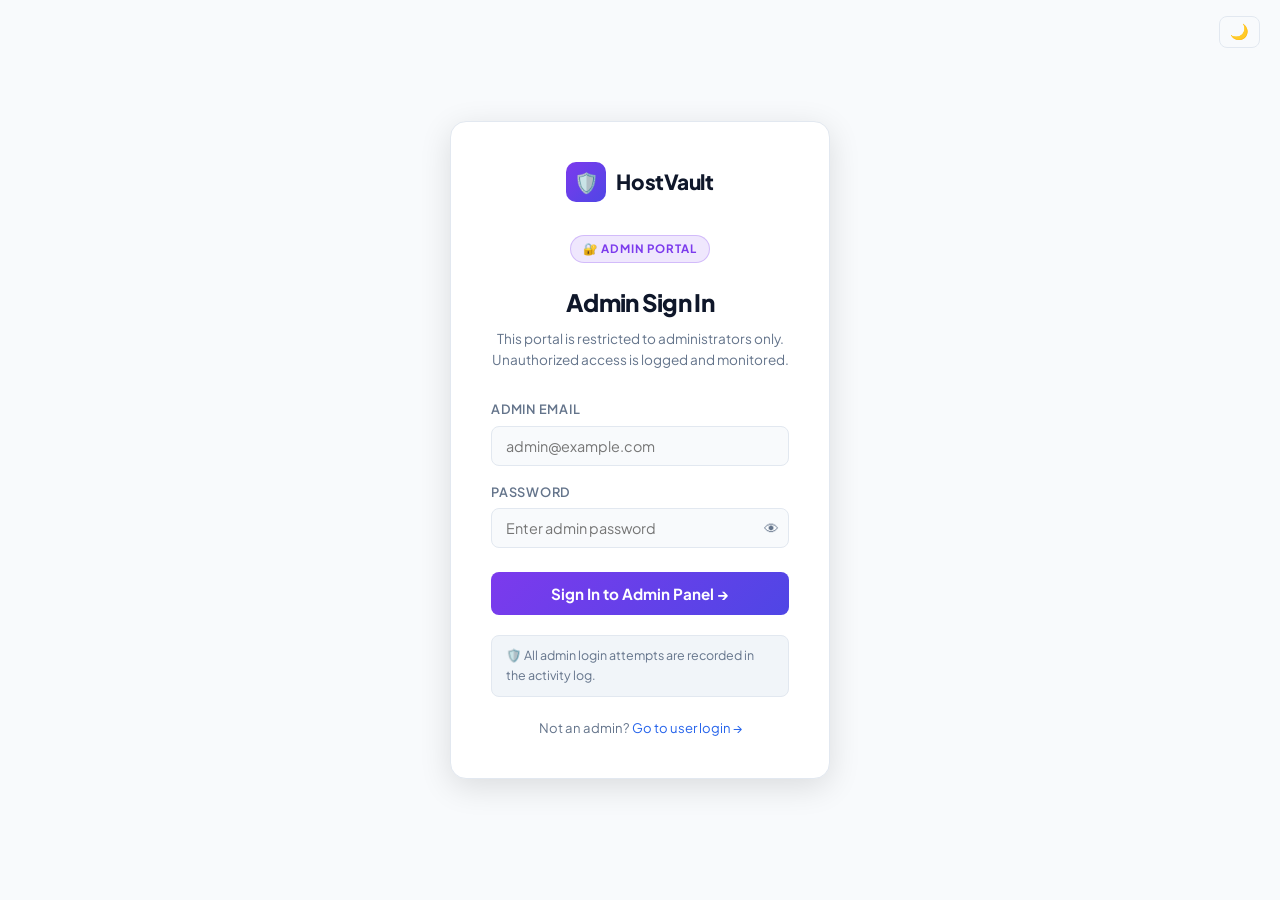
==== frontend/admin-login.html @ 85999c33 "initial commit" ====
<!DOCTYPE html>
<html lang="en">
<head>
<meta charset="UTF-8">
<meta name="viewport" content="width=device-width, initial-scale=1.0">
<title>Admin Login — HostVault</title>
<link rel="preconnect" href="https://fonts.googleapis.com">
<link href="https://fonts.googleapis.com/css2?family=Plus+Jakarta+Sans:wght@300;400;500;600;700;800&family=JetBrains+Mono:wght@400;500&display=swap" rel="stylesheet">
<link rel="stylesheet" href="shared.css">
<style>
* { box-sizing: border-box; margin: 0; padding: 0; }
body { min-height: 100vh; display: flex; align-items: center; justify-content: center; background: var(--bg); font-family: 'Plus Jakarta Sans', sans-serif; }
.admin-login-wrap { width: 100%; max-width: 420px; padding: 20px; }
.admin-card { background: var(--surface); border: 1px solid var(--border); border-radius: 16px; padding: 40px; box-shadow: 0 8px 32px rgba(0,0,0,.12); }
.admin-logo { display: flex; align-items: center; gap: 10px; justify-content: center; margin-bottom: 32px; }
.admin-logo-mark { width: 40px; height: 40px; background: linear-gradient(135deg,#7c3aed,#4f46e5); border-radius: 10px; display: flex; align-items: center; justify-content: center; font-size: 20px; }
.admin-logo-name { font-size: 1.3rem; font-weight: 800; letter-spacing: -.02em; }
.admin-badge { display: inline-flex; align-items: center; gap: 6px; background: rgba(124,58,237,.12); color: #7c3aed; border: 1px solid rgba(124,58,237,.25); border-radius: 20px; padding: 4px 12px; font-size: .72rem; font-weight: 700; text-transform: uppercase; letter-spacing: .08em; margin-bottom: 20px; }
.admin-title { font-size: 1.5rem; font-weight: 800; letter-spacing: -.03em; margin-bottom: 6px; }
.admin-sub { font-size: .85rem; color: var(--muted); margin-bottom: 28px; line-height: 1.6; }
.error-msg { background: #450a0a; border: 1px solid #7f1d1d; border-radius: 8px; padding: 10px 14px; font-size: .85rem; color: #f87171; margin-bottom: 16px; display: none; }
.error-msg.show { display: block; }
.form-group { margin-bottom: 16px; }
.form-group label { display: block; font-size: .8rem; font-weight: 600; color: var(--muted); text-transform: uppercase; letter-spacing: .06em; margin-bottom: 6px; }
.form-group input { width: 100%; padding: 10px 14px; border: 1.5px solid var(--border); border-radius: 8px; background: var(--bg); color: var(--text); font-size: .9rem; font-family: inherit; transition: border .15s; outline: none; }
.form-group input:focus { border-color: #7c3aed; }
.pass-wrapper { position: relative; }
.pass-toggle { position: absolute; right: 10px; top: 50%; transform: translateY(-50%); background: none; border: none; cursor: pointer; color: var(--muted); font-size: 15px; }
.btn-admin { width: 100%; padding: 12px; background: linear-gradient(135deg,#7c3aed,#4f46e5); color: #fff; border: none; border-radius: 8px; font-size: .95rem; font-weight: 700; cursor: pointer; font-family: inherit; transition: opacity .15s; margin-top: 8px; }
.btn-admin:hover { opacity: .9; }
.btn-admin:disabled { opacity: .6; cursor: not-allowed; }
.back-link { text-align: center; margin-top: 20px; font-size: .82rem; color: var(--muted); }
.back-link a { color: var(--blue); text-decoration: none; }
.security-note { display: flex; align-items: center; gap: 8px; background: var(--bg2); border: 1px solid var(--border); border-radius: 8px; padding: 10px 14px; font-size: .78rem; color: var(--muted); margin-top: 20px; }
.theme-btn { position: fixed; top: 16px; right: 20px; background: none; border: 1px solid var(--border); border-radius: 8px; padding: 6px 10px; cursor: pointer; font-size: 15px; }
</style>
</head>
<body>
<button class="theme-btn" onclick="toggleTheme()">🌙</button>

<div class="admin-login-wrap">
  <div class="admin-card">
    <div class="admin-logo">
      <div class="admin-logo-mark">🛡️</div>
      <div class="admin-logo-name">HostVault</div>
    </div>

    <div style="text-align:center">
      <div class="admin-badge">🔐 Admin Portal</div>
      <div class="admin-title">Admin Sign In</div>
      <div class="admin-sub">This portal is restricted to administrators only. Unauthorized access is logged and monitored.</div>
    </div>

    <div class="error-msg" id="errorMsg"></div>

    <!-- Honeypot -->
    <div style="display:none;position:absolute;left:-9999px" aria-hidden="true">
      <input type="text" name="username" tabindex="-1">
      <input type="password" name="password" tabindex="-1">
    </div>

    <div class="form-group">
      <label>Admin Email</label>
      <input type="email" id="email" placeholder="admin@example.com"
        readonly onfocus="this.removeAttribute('readonly')" autocomplete="off">
    </div>
    <div class="form-group">
      <label>Password</label>
      <div class="pass-wrapper">
        <input type="password" id="password" placeholder="Enter admin password"
          readonly onfocus="this.removeAttribute('readonly')" autocomplete="new-password">
        <button class="pass-toggle" onclick="togglePass()" type="button">👁</button>
      </div>
    </div>

    <button class="btn-admin" id="loginBtn" onclick="handleLogin()">
      Sign In to Admin Panel →
    </button>

    <div class="security-note">
      🛡️ All admin login attempts are recorded in the activity log.
    </div>

    <div class="back-link">
      Not an admin? <a href="login.html">Go to user login →</a>
    </div>
  </div>
</div>

<script>
// Theme
function toggleTheme(){const h=document.documentElement,d=h.getAttribute('data-theme')==='dark';h.setAttribute('data-theme',d?'light':'dark');document.querySelector('.theme-btn').textContent=d?'🌙':'☀️';localStorage.setItem('theme',d?'light':'dark');}
const saved=localStorage.getItem('theme')||'light';document.documentElement.setAttribute('data-theme',saved);document.querySelector('.theme-btn').textContent=saved==='dark'?'☀️':'🌙';

function togglePass(){const i=document.getElementById('password');i.type=i.type==='password'?'text':'password';}

function showError(msg){const e=document.getElementById('errorMsg');e.textContent=msg;e.classList.add('show');}

// Check already logged in as admin
(async()=>{
  const res=await fetch('/api/auth/me',{credentials:'include'});
  const data=await res.json();
  if(data.authenticated && data.user.role==='admin'){
    window.location.href='/admin.html';
  }
})();

async function handleLogin(){
  const email=document.getElementById('email').value.trim();
  const pass=document.getElementById('password').value;
  const btn=document.getElementById('loginBtn');

  document.getElementById('errorMsg').classList.remove('show');

  if(!email||!pass){showError('⚠️ Please enter your email and password.');return;}

  btn.textContent='Signing in…';
  btn.disabled=true;

  try{
    const res=await fetch('/api/auth/login',{
      method:'POST',
      headers:{'Content-Type':'application/json'},
      credentials:'include',
      body:JSON.stringify({email,password:pass}),
    });
    const data=await res.json();

    if(!res.ok){
      showError('⚠️ '+(data.error||'Login failed'));
      btn.textContent='Sign In to Admin Panel →';
      btn.disabled=false;
      return;
    }

    // Check if user is actually admin
    if(data.user.role!=='admin'){
      // Log out immediately — not an admin
      await fetch('/api/auth/logout',{method:'POST',credentials:'include'});
      showError('⚠️ Access denied. This portal is for administrators only.');
      btn.textContent='Sign In to Admin Panel →';
      btn.disabled=false;
      return;
    }

    // Admin confirmed — go to admin panel
    window.location.href='/admin.html';

  }catch(err){
    showError('⚠️ Could not connect to server. Is the backend running?');
    btn.textContent='Sign In to Admin Panel →';
    btn.disabled=false;
  }
}

window.addEventListener('load',()=>{
  document.getElementById('email').value='';
  document.getElementById('password').value='';
});
document.addEventListener('keydown',e=>{if(e.key==='Enter')handleLogin();});
</script>
</body>
</html>
---- frontend/shared.css ----
/* shared.css — base styles for all pages */
:root {
  --bg: #f8fafc;
  --bg2: #f1f5f9;
  --surface: #ffffff;
  --border: #e2e8f0;
  --border2: #cbd5e1;
  --text: #0f172a;
  --muted: #64748b;
  --muted2: #94a3b8;
  --blue: #2563eb;
  --blue-light: #eff6ff;
  --blue-mid: #bfdbfe;
  --green: #16a34a;
  --green-light: #f0fdf4;
  --red: #dc2626;
  --red-light: #fef2f2;
  --orange: #ea580c;
  --yellow: #d97706;
  --shadow: 0 1px 3px rgba(0,0,0,0.08);
  --shadow-md: 0 4px 6px rgba(0,0,0,0.07);
  --shadow-lg: 0 10px 15px rgba(0,0,0,0.08);
  --shadow-xl: 0 20px 25px rgba(0,0,0,0.1);
  --sidebar-w: 240px;
}
[data-theme="dark"] {
  --bg: #0b1120;
  --bg2: #111827;
  --surface: #1e293b;
  --border: #334155;
  --border2: #475569;
  --text: #f1f5f9;
  --muted: #94a3b8;
  --muted2: #64748b;
  --blue-light: #1e3a5f;
  --blue-mid: #1e40af;
  --green-light: #14532d;
  --red-light: #450a0a;
  --shadow: 0 1px 3px rgba(0,0,0,0.3);
  --shadow-md: 0 4px 6px rgba(0,0,0,0.25);
  --shadow-lg: 0 10px 15px rgba(0,0,0,0.3);
  --shadow-xl: 0 20px 25px rgba(0,0,0,0.4);
}
*, *::before, *::after { box-sizing: border-box; margin: 0; padding: 0; }
html { scroll-behavior: smooth; }
body {
  font-family: 'Plus Jakarta Sans', sans-serif;
  background: var(--bg);
  color: var(--text);
  line-height: 1.6;
  transition: background 0.3s, color 0.3s;
}

/* REUSABLE BUTTONS */
.btn {
  display: inline-flex; align-items: center; gap: 7px;
  padding: 9px 20px; border-radius: 8px;
  font-size: 0.875rem; font-weight: 600;
  font-family: 'Plus Jakarta Sans', sans-serif;
  cursor: pointer; border: none; text-decoration: none;
  transition: all 0.15s; white-space: nowrap;
}
.btn-primary { background: var(--blue); color: #fff; }
.btn-primary:hover { background: #1d4ed8; box-shadow: 0 4px 12px rgba(37,99,235,0.3); }
.btn-ghost { background: transparent; color: var(--muted); border: 1px solid var(--border); }
.btn-ghost:hover { color: var(--text); border-color: var(--border2); background: var(--bg2); }
.btn-danger { background: var(--red); color: #fff; }
.btn-danger:hover { background: #b91c1c; }
.btn-success { background: var(--green); color: #fff; }
.btn-success:hover { background: #15803d; }
.btn-sm { padding: 6px 14px; font-size: 0.8rem; }
.btn-xs { padding: 4px 10px; font-size: 0.75rem; border-radius: 6px; }
.btn-icon { padding: 7px; border-radius: 7px; }

/* CARDS */
.card {
  background: var(--surface);
  border: 1px solid var(--border);
  border-radius: 12px;
  box-shadow: var(--shadow);
}
.card-header {
  padding: 16px 20px;
  border-bottom: 1px solid var(--border);
  display: flex; align-items: center; justify-content: space-between;
}
.card-title { font-size: 0.9rem; font-weight: 700; color: var(--text); }
.card-body { padding: 20px; }

/* BADGES */
.badge {
  display: inline-flex; align-items: center; gap: 4px;
  padding: 2px 8px; border-radius: 100px;
  font-size: 0.7rem; font-weight: 600;
}
.badge-blue { background: var(--blue-light); color: var(--blue); }
.badge-green { background: var(--green-light); color: var(--green); }
.badge-red { background: var(--red-light); color: var(--red); }
.badge-gray { background: var(--bg2); color: var(--muted); border: 1px solid var(--border); }

/* TABLE */
.table-wrap { overflow-x: auto; }
table { width: 100%; border-collapse: collapse; }
thead tr { border-bottom: 1px solid var(--border); }
th {
  padding: 10px 14px; text-align: left;
  font-size: 0.75rem; font-weight: 600; color: var(--muted);
  text-transform: uppercase; letter-spacing: 0.05em;
  background: var(--bg2);
}
th:first-child { border-radius: 8px 0 0 0; }
th:last-child { border-radius: 0 8px 0 0; }
td {
  padding: 11px 14px;
  font-size: 0.875rem; color: var(--text);
  border-bottom: 1px solid var(--border);
}
tbody tr { transition: background 0.1s; }
tbody tr:hover { background: var(--bg2); }
tbody tr:last-child td { border-bottom: none; }

/* FORM */
.form-group { margin-bottom: 18px; }
label { display: block; font-size: 0.85rem; font-weight: 600; color: var(--text); margin-bottom: 6px; }
input[type=text], input[type=email], input[type=password], input[type=search], select, textarea {
  width: 100%;
  padding: 10px 13px;
  border: 1px solid var(--border2);
  border-radius: 8px;
  background: var(--surface);
  color: var(--text);
  font-size: 0.9rem;
  font-family: 'Plus Jakarta Sans', sans-serif;
  transition: border-color 0.15s, box-shadow 0.15s;
  outline: none;
}
input:focus, select:focus, textarea:focus {
  border-color: var(--blue);
  box-shadow: 0 0 0 3px rgba(37,99,235,0.1);
}
.form-error { font-size: 0.78rem; color: var(--red); margin-top: 5px; }
.form-hint { font-size: 0.78rem; color: var(--muted); margin-top: 5px; }

/* SIDEBAR LAYOUT */
.app-layout { display: flex; min-height: 100vh; }
.sidebar {
  width: var(--sidebar-w); flex-shrink: 0;
  background: var(--surface);
  border-right: 1px solid var(--border);
  display: flex; flex-direction: column;
  position: fixed; top: 0; left: 0; bottom: 0;
  z-index: 40; overflow-y: auto;
}
.sidebar-header {
  padding: 16px 20px;
  border-bottom: 1px solid var(--border);
  display: flex; align-items: center; gap: 8px;
}
.sidebar-logo {
  display: flex; align-items: center; gap: 8px;
  font-weight: 700; font-size: 1rem; color: var(--blue); text-decoration: none;
}
.sidebar-logo-mark {
  width: 26px; height: 26px; background: var(--blue);
  border-radius: 6px; display: flex; align-items: center; justify-content: center;
  color: #fff; font-size: 12px;
}
.sidebar-nav { padding: 12px 10px; flex: 1; }
.sidebar-section-label {
  font-size: 0.68rem; font-weight: 700; text-transform: uppercase;
  letter-spacing: 0.1em; color: var(--muted2);
  padding: 12px 10px 6px;
}
.sidebar-item {
  display: flex; align-items: center; gap: 10px;
  padding: 8px 10px; border-radius: 8px;
  font-size: 0.875rem; color: var(--muted); font-weight: 500;
  cursor: pointer; text-decoration: none; transition: all 0.12s;
  margin-bottom: 2px;
}
.sidebar-item:hover { background: var(--bg2); color: var(--text); }
.sidebar-item.active { background: var(--blue-light); color: var(--blue); font-weight: 600; }
.sidebar-item .s-icon { font-size: 16px; width: 20px; text-align: center; flex-shrink: 0; }
.sidebar-footer {
  padding: 12px 10px;
  border-top: 1px solid var(--border);
}
.sidebar-user {
  display: flex; align-items: center; gap: 10px;
  padding: 8px 10px; border-radius: 8px;
  transition: background 0.12s; cursor: pointer; text-decoration: none;
}
.sidebar-user:hover { background: var(--bg2); }
.user-avatar {
  width: 32px; height: 32px; border-radius: 50%;
  background: var(--blue); color: #fff;
  font-size: 0.8rem; font-weight: 700;
  display: flex; align-items: center; justify-content: center; flex-shrink: 0;
}
.user-name { font-size: 0.85rem; font-weight: 600; color: var(--text); }
.user-role { font-size: 0.72rem; color: var(--muted); }

.main-content {
  margin-left: var(--sidebar-w);
  flex: 1; min-width: 0;
  display: flex; flex-direction: column;
}
.topbar {
  height: 56px; background: var(--surface);
  border-bottom: 1px solid var(--border);
  padding: 0 28px;
  display: flex; align-items: center; justify-content: space-between;
  position: sticky; top: 0; z-index: 30;
  box-shadow: var(--shadow);
}
.topbar-title { font-size: 1rem; font-weight: 700; color: var(--text); }
.topbar-right { display: flex; align-items: center; gap: 10px; }
.page-body { padding: 28px; flex: 1; }

/* STAT CARD */
.stat-grid { display: grid; grid-template-columns: repeat(4,1fr); gap: 16px; margin-bottom: 24px; }
.stat-card {
  background: var(--surface); border: 1px solid var(--border);
  border-radius: 12px; padding: 18px 20px;
  box-shadow: var(--shadow);
}
.stat-label { font-size: 0.78rem; color: var(--muted); font-weight: 500; text-transform: uppercase; letter-spacing: 0.04em; margin-bottom: 8px; }
.stat-value { font-size: 1.7rem; font-weight: 800; color: var(--text); letter-spacing: -0.03em; line-height: 1; }
.stat-sub { font-size: 0.78rem; color: var(--muted); margin-top: 4px; }
.stat-sub.up { color: var(--green); }
.stat-sub.down { color: var(--red); }

/* PROGRESS */
.progress-bar { height: 6px; background: var(--border); border-radius: 3px; overflow: hidden; }
.progress-fill { height: 100%; border-radius: 3px; background: var(--blue); transition: width 0.4s; }
.progress-fill.warn { background: var(--yellow); }
.progress-fill.danger { background: var(--red); }

/* SEARCH BAR */
.search-bar {
  position: relative; display: flex; align-items: center;
}
.search-bar input {
  padding-left: 36px; width: 260px;
  background: var(--bg2);
}
.search-bar .search-icon {
  position: absolute; left: 10px; color: var(--muted2); font-size: 14px; pointer-events: none;
}

/* EMPTY STATE */
.empty-state {
  text-align: center; padding: 60px 20px;
}
.empty-state .empty-icon { font-size: 48px; margin-bottom: 14px; }
.empty-state h3 { font-size: 1rem; font-weight: 700; color: var(--text); margin-bottom: 6px; }
.empty-state p { font-size: 0.875rem; color: var(--muted); }

/* ALERT */
.alert {
  padding: 12px 16px; border-radius: 8px;
  font-size: 0.875rem; margin-bottom: 16px;
  display: flex; align-items: flex-start; gap: 8px;
}
.alert-info { background: var(--blue-light); color: var(--blue); border: 1px solid var(--blue-mid); }
.alert-success { background: var(--green-light); color: var(--green); }
.alert-danger { background: var(--red-light); color: var(--red); }

/* UPLOAD DROP ZONE */
.drop-zone {
  border: 2px dashed var(--border2);
  border-radius: 12px;
  padding: 48px 24px;
  text-align: center;
  transition: all 0.2s; cursor: pointer;
}
.drop-zone:hover, .drop-zone.dragging {
  border-color: var(--blue);
  background: var(--blue-light);
}
.drop-zone .dz-icon { font-size: 40px; margin-bottom: 12px; }
.drop-zone h3 { font-size: 0.95rem; font-weight: 700; color: var(--text); margin-bottom: 6px; }
.drop-zone p { font-size: 0.83rem; color: var(--muted); }

/* MODAL */
.modal-overlay {
  position: fixed; inset: 0; background: rgba(0,0,0,0.5);
  display: flex; align-items: center; justify-content: center;
  z-index: 100; opacity: 0; pointer-events: none; transition: opacity 0.2s;
}
.modal-overlay.open { opacity: 1; pointer-events: auto; }
.modal {
  background: var(--surface); border: 1px solid var(--border);
  border-radius: 14px; padding: 28px;
  width: 100%; max-width: 460px;
  box-shadow: var(--shadow-xl);
  transform: translateY(10px); transition: transform 0.2s;
}
.modal-overlay.open .modal { transform: translateY(0); }
.modal-header {
  display: flex; justify-content: space-between; align-items: center;
  margin-bottom: 20px;
}
.modal-title { font-size: 1rem; font-weight: 700; color: var(--text); }
.modal-close { background: none; border: none; cursor: pointer; color: var(--muted); font-size: 18px; }

/* THEME TOGGLE */
.theme-toggle {
  width: 34px; height: 34px; border-radius: 7px;
  border: 1px solid var(--border); background: var(--bg2);
  cursor: pointer; display: flex; align-items: center; justify-content: center;
  font-size: 16px; transition: all 0.15s;
}
.theme-toggle:hover { border-color: var(--border2); }

@media (max-width: 900px) {
  .sidebar { display: none; }
  .main-content { margin-left: 0; }
  .stat-grid { grid-template-columns: repeat(2,1fr); }
}
@media (max-width: 500px) {
  .stat-grid { grid-template-columns: 1fr 1fr; }
  .page-body { padding: 16px; }
}
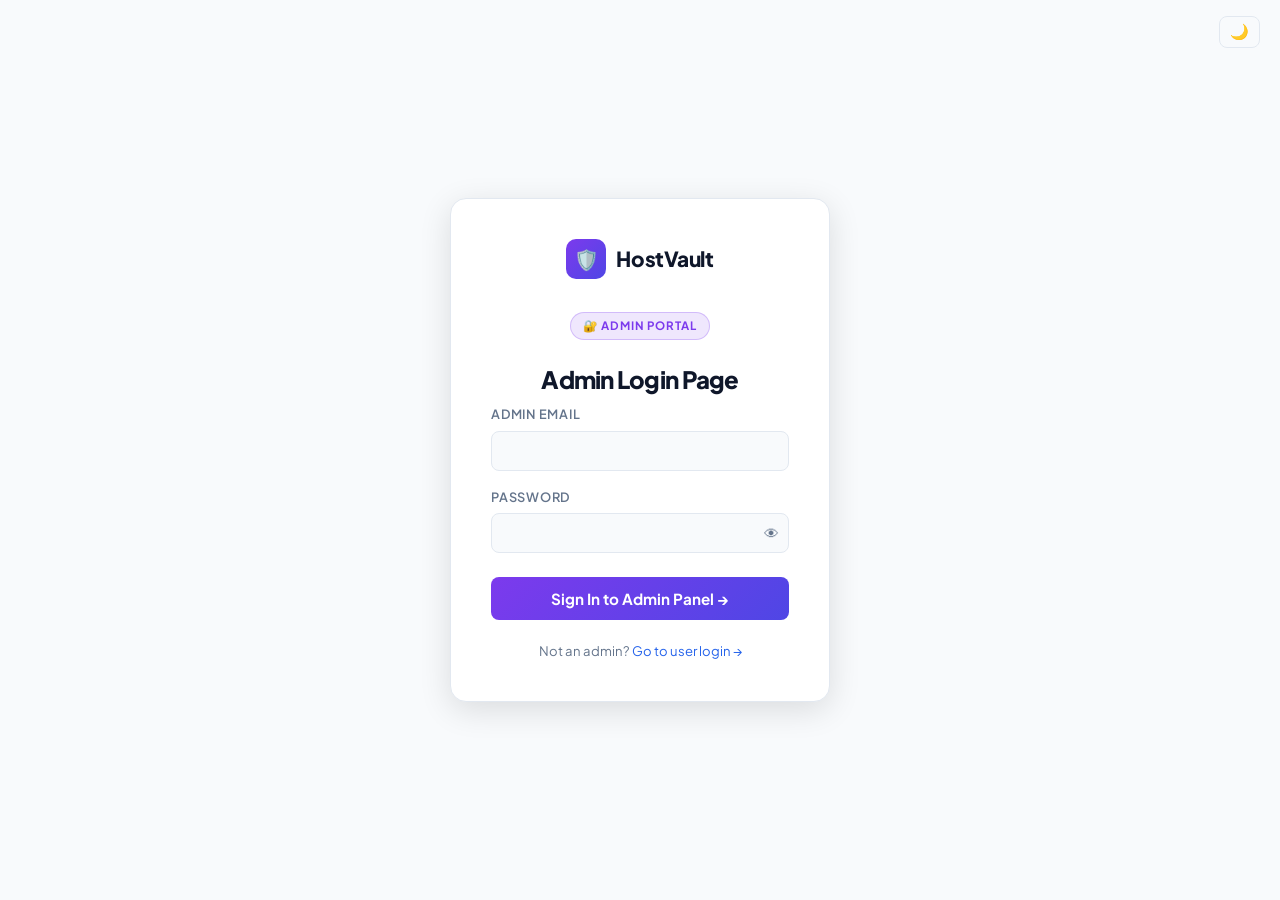
==== commit 4944e5f4: "feat: synchronize local upgrades for admin portal and security" ====
--- a/frontend/admin-login.html
+++ b/frontend/admin-login.html
@@ -1,163 +1,160 @@
-<!DOCTYPE html>
-<html lang="en">
-<head>
-<meta charset="UTF-8">
-<meta name="viewport" content="width=device-width, initial-scale=1.0">
-<title>Admin Login — HostVault</title>
-<link rel="preconnect" href="https://fonts.googleapis.com">
-<link href="https://fonts.googleapis.com/css2?family=Plus+Jakarta+Sans:wght@300;400;500;600;700;800&family=JetBrains+Mono:wght@400;500&display=swap" rel="stylesheet">
-<link rel="stylesheet" href="shared.css">
-<style>
-* { box-sizing: border-box; margin: 0; padding: 0; }
-body { min-height: 100vh; display: flex; align-items: center; justify-content: center; background: var(--bg); font-family: 'Plus Jakarta Sans', sans-serif; }
-.admin-login-wrap { width: 100%; max-width: 420px; padding: 20px; }
-.admin-card { background: var(--surface); border: 1px solid var(--border); border-radius: 16px; padding: 40px; box-shadow: 0 8px 32px rgba(0,0,0,.12); }
-.admin-logo { display: flex; align-items: center; gap: 10px; justify-content: center; margin-bottom: 32px; }
-.admin-logo-mark { width: 40px; height: 40px; background: linear-gradient(135deg,#7c3aed,#4f46e5); border-radius: 10px; display: flex; align-items: center; justify-content: center; font-size: 20px; }
-.admin-logo-name { font-size: 1.3rem; font-weight: 800; letter-spacing: -.02em; }
-.admin-badge { display: inline-flex; align-items: center; gap: 6px; background: rgba(124,58,237,.12); color: #7c3aed; border: 1px solid rgba(124,58,237,.25); border-radius: 20px; padding: 4px 12px; font-size: .72rem; font-weight: 700; text-transform: uppercase; letter-spacing: .08em; margin-bottom: 20px; }
-.admin-title { font-size: 1.5rem; font-weight: 800; letter-spacing: -.03em; margin-bottom: 6px; }
-.admin-sub { font-size: .85rem; color: var(--muted); margin-bottom: 28px; line-height: 1.6; }
-.error-msg { background: #450a0a; border: 1px solid #7f1d1d; border-radius: 8px; padding: 10px 14px; font-size: .85rem; color: #f87171; margin-bottom: 16px; display: none; }
-.error-msg.show { display: block; }
-.form-group { margin-bottom: 16px; }
-.form-group label { display: block; font-size: .8rem; font-weight: 600; color: var(--muted); text-transform: uppercase; letter-spacing: .06em; margin-bottom: 6px; }
-.form-group input { width: 100%; padding: 10px 14px; border: 1.5px solid var(--border); border-radius: 8px; background: var(--bg); color: var(--text); font-size: .9rem; font-family: inherit; transition: border .15s; outline: none; }
-.form-group input:focus { border-color: #7c3aed; }
-.pass-wrapper { position: relative; }
-.pass-toggle { position: absolute; right: 10px; top: 50%; transform: translateY(-50%); background: none; border: none; cursor: pointer; color: var(--muted); font-size: 15px; }
-.btn-admin { width: 100%; padding: 12px; background: linear-gradient(135deg,#7c3aed,#4f46e5); color: #fff; border: none; border-radius: 8px; font-size: .95rem; font-weight: 700; cursor: pointer; font-family: inherit; transition: opacity .15s; margin-top: 8px; }
-.btn-admin:hover { opacity: .9; }
-.btn-admin:disabled { opacity: .6; cursor: not-allowed; }
-.back-link { text-align: center; margin-top: 20px; font-size: .82rem; color: var(--muted); }
-.back-link a { color: var(--blue); text-decoration: none; }
-.security-note { display: flex; align-items: center; gap: 8px; background: var(--bg2); border: 1px solid var(--border); border-radius: 8px; padding: 10px 14px; font-size: .78rem; color: var(--muted); margin-top: 20px; }
-.theme-btn { position: fixed; top: 16px; right: 20px; background: none; border: 1px solid var(--border); border-radius: 8px; padding: 6px 10px; cursor: pointer; font-size: 15px; }
-</style>
-</head>
-<body>
-<button class="theme-btn" onclick="toggleTheme()">🌙</button>
-
-<div class="admin-login-wrap">
-  <div class="admin-card">
-    <div class="admin-logo">
-      <div class="admin-logo-mark">🛡️</div>
-      <div class="admin-logo-name">HostVault</div>
-    </div>
-
-    <div style="text-align:center">
-      <div class="admin-badge">🔐 Admin Portal</div>
-      <div class="admin-title">Admin Sign In</div>
-      <div class="admin-sub">This portal is restricted to administrators only. Unauthorized access is logged and monitored.</div>
-    </div>
-
-    <div class="error-msg" id="errorMsg"></div>
-
-    <!-- Honeypot -->
-    <div style="display:none;position:absolute;left:-9999px" aria-hidden="true">
-      <input type="text" name="username" tabindex="-1">
-      <input type="password" name="password" tabindex="-1">
-    </div>
-
-    <div class="form-group">
-      <label>Admin Email</label>
-      <input type="email" id="email" placeholder="admin@example.com"
-        readonly onfocus="this.removeAttribute('readonly')" autocomplete="off">
-    </div>
-    <div class="form-group">
-      <label>Password</label>
-      <div class="pass-wrapper">
-        <input type="password" id="password" placeholder="Enter admin password"
-          readonly onfocus="this.removeAttribute('readonly')" autocomplete="new-password">
-        <button class="pass-toggle" onclick="togglePass()" type="button">👁</button>
-      </div>
-    </div>
-
-    <button class="btn-admin" id="loginBtn" onclick="handleLogin()">
-      Sign In to Admin Panel →
-    </button>
-
-    <div class="security-note">
-      🛡️ All admin login attempts are recorded in the activity log.
-    </div>
-
-    <div class="back-link">
-      Not an admin? <a href="login.html">Go to user login →</a>
-    </div>
-  </div>
-</div>
-
-<script>
-// Theme
-function toggleTheme(){const h=document.documentElement,d=h.getAttribute('data-theme')==='dark';h.setAttribute('data-theme',d?'light':'dark');document.querySelector('.theme-btn').textContent=d?'🌙':'☀️';localStorage.setItem('theme',d?'light':'dark');}
-const saved=localStorage.getItem('theme')||'light';document.documentElement.setAttribute('data-theme',saved);document.querySelector('.theme-btn').textContent=saved==='dark'?'☀️':'🌙';
-
-function togglePass(){const i=document.getElementById('password');i.type=i.type==='password'?'text':'password';}
-
-function showError(msg){const e=document.getElementById('errorMsg');e.textContent=msg;e.classList.add('show');}
-
-// Check already logged in as admin
-(async()=>{
-  const res=await fetch('/api/auth/me',{credentials:'include'});
-  const data=await res.json();
-  if(data.authenticated && data.user.role==='admin'){
-    window.location.href='/admin.html';
-  }
-})();
-
-async function handleLogin(){
-  const email=document.getElementById('email').value.trim();
-  const pass=document.getElementById('password').value;
-  const btn=document.getElementById('loginBtn');
-
-  document.getElementById('errorMsg').classList.remove('show');
-
-  if(!email||!pass){showError('⚠️ Please enter your email and password.');return;}
-
-  btn.textContent='Signing in…';
-  btn.disabled=true;
-
-  try{
-    const res=await fetch('/api/auth/login',{
-      method:'POST',
-      headers:{'Content-Type':'application/json'},
-      credentials:'include',
-      body:JSON.stringify({email,password:pass}),
-    });
-    const data=await res.json();
-
-    if(!res.ok){
-      showError('⚠️ '+(data.error||'Login failed'));
-      btn.textContent='Sign In to Admin Panel →';
-      btn.disabled=false;
-      return;
-    }
-
-    // Check if user is actually admin
-    if(data.user.role!=='admin'){
-      // Log out immediately — not an admin
-      await fetch('/api/auth/logout',{method:'POST',credentials:'include'});
-      showError('⚠️ Access denied. This portal is for administrators only.');
-      btn.textContent='Sign In to Admin Panel →';
-      btn.disabled=false;
-      return;
-    }
-
-    // Admin confirmed — go to admin panel
-    window.location.href='/admin.html';
-
-  }catch(err){
-    showError('⚠️ Could not connect to server. Is the backend running?');
-    btn.textContent='Sign In to Admin Panel →';
-    btn.disabled=false;
-  }
-}
-
-window.addEventListener('load',()=>{
-  document.getElementById('email').value='';
-  document.getElementById('password').value='';
-});
-document.addEventListener('keydown',e=>{if(e.key==='Enter')handleLogin();});
-</script>
-</body>
-</html>
+<!DOCTYPE html>
+<html lang="en">
+<head>
+<meta charset="UTF-8">
+<meta name="viewport" content="width=device-width, initial-scale=1.0">
+<title>Admin Login — HostVault</title>
+<link rel="preconnect" href="https://fonts.googleapis.com">
+<link href="https://fonts.googleapis.com/css2?family=Plus+Jakarta+Sans:wght@300;400;500;600;700;800&family=JetBrains+Mono:wght@400;500&display=swap" rel="stylesheet">
+<link rel="stylesheet" href="shared.css">
+<style>
+* { box-sizing: border-box; margin: 0; padding: 0; }
+body { min-height: 100vh; display: flex; align-items: center; justify-content: center; background: var(--bg); font-family: 'Plus Jakarta Sans', sans-serif; }
+.admin-login-wrap { width: 100%; max-width: 420px; padding: 20px; }
+.admin-card { background: var(--surface); border: 1px solid var(--border); border-radius: 16px; padding: 40px; box-shadow: 0 8px 32px rgba(0,0,0,.12); }
+.admin-logo { display: flex; align-items: center; gap: 10px; justify-content: center; margin-bottom: 32px; }
+.admin-logo-mark { width: 40px; height: 40px; background: linear-gradient(135deg,#7c3aed,#4f46e5); border-radius: 10px; display: flex; align-items: center; justify-content: center; font-size: 20px; }
+.admin-logo-name { font-size: 1.3rem; font-weight: 800; letter-spacing: -.02em; }
+.admin-badge { display: inline-flex; align-items: center; gap: 6px; background: rgba(124,58,237,.12); color: #7c3aed; border: 1px solid rgba(124,58,237,.25); border-radius: 20px; padding: 4px 12px; font-size: .72rem; font-weight: 700; text-transform: uppercase; letter-spacing: .08em; margin-bottom: 20px; }
+.admin-title { font-size: 1.5rem; font-weight: 800; letter-spacing: -.03em; margin-bottom: 6px; }
+.admin-sub { font-size: .85rem; color: var(--muted); margin-bottom: 28px; line-height: 1.6; }
+.error-msg { background: #450a0a; border: 1px solid #7f1d1d; border-radius: 8px; padding: 10px 14px; font-size: .85rem; color: #f87171; margin-bottom: 16px; display: none; }
+.error-msg.show { display: block; }
+.form-group { margin-bottom: 16px; }
+.form-group label { display: block; font-size: .8rem; font-weight: 600; color: var(--muted); text-transform: uppercase; letter-spacing: .06em; margin-bottom: 6px; }
+.form-group input { width: 100%; padding: 10px 14px; border: 1.5px solid var(--border); border-radius: 8px; background: var(--bg); color: var(--text); font-size: .9rem; font-family: inherit; transition: border .15s; outline: none; }
+.form-group input:focus { border-color: #7c3aed; }
+.pass-wrapper { position: relative; }
+.pass-toggle { position: absolute; right: 10px; top: 50%; transform: translateY(-50%); background: none; border: none; cursor: pointer; color: var(--muted); font-size: 15px; }
+.btn-admin { width: 100%; padding: 12px; background: linear-gradient(135deg,#7c3aed,#4f46e5); color: #fff; border: none; border-radius: 8px; font-size: .95rem; font-weight: 700; cursor: pointer; font-family: inherit; transition: opacity .15s; margin-top: 8px; }
+.btn-admin:hover { opacity: .9; }
+.btn-admin:disabled { opacity: .6; cursor: not-allowed; }
+.back-link { text-align: center; margin-top: 20px; font-size: .82rem; color: var(--muted); }
+.back-link a { color: var(--blue); text-decoration: none; }
+.security-note { display: flex; align-items: center; gap: 8px; background: var(--bg2); border: 1px solid var(--border); border-radius: 8px; padding: 10px 14px; font-size: .78rem; color: var(--muted); margin-top: 20px; }
+.theme-btn { position: fixed; top: 16px; right: 20px; background: none; border: 1px solid var(--border); border-radius: 8px; padding: 6px 10px; cursor: pointer; font-size: 15px; }
+</style>
+</head>
+<body>
+<button class="theme-btn" onclick="toggleTheme()">🌙</button>
+
+<div class="admin-login-wrap">
+  <div class="admin-card">
+    <div class="admin-logo">
+      <div class="admin-logo-mark">🛡️</div>
+      <div class="admin-logo-name">HostVault</div>
+    </div>
+
+    <div style="text-align:center">
+      <div class="admin-badge">🔐 Admin Portal</div>
+      <div class="admin-title">Admin Login Page</div>
+    </div>
+
+    <div class="error-msg" id="errorMsg"></div>
+
+    <!-- Honeypot -->
+    <div style="display:none;position:absolute;left:-9999px" aria-hidden="true">
+      <input type="text" name="username" tabindex="-1">
+      <input type="password" name="password" tabindex="-1">
+    </div>
+
+    <div class="form-group">
+      <label>Admin Email</label>
+      <input type="email" id="email" 
+        readonly onfocus="this.removeAttribute('readonly')" autocomplete="off">
+    </div>
+    <div class="form-group">
+      <label>Password</label>
+      <div class="pass-wrapper">
+        <input type="password" id="password" 
+          readonly onfocus="this.removeAttribute('readonly')" autocomplete="new-password">
+        <button class="pass-toggle" onclick="togglePass()" type="button">👁</button>
+      </div>
+    </div>
+
+    <button class="btn-admin" id="loginBtn" onclick="handleLogin()">
+      Sign In to Admin Panel →
+    </button>
+
+
+
+    <div class="back-link">
+      Not an admin? <a href="login.html">Go to user login →</a>
+    </div>
+  </div>
+</div>
+
+<script>
+// Theme
+function toggleTheme(){const h=document.documentElement,d=h.getAttribute('data-theme')==='dark';h.setAttribute('data-theme',d?'light':'dark');document.querySelector('.theme-btn').textContent=d?'🌙':'☀️';localStorage.setItem('theme',d?'light':'dark');}
+const saved=localStorage.getItem('theme')||'light';document.documentElement.setAttribute('data-theme',saved);document.querySelector('.theme-btn').textContent=saved==='dark'?'☀️':'🌙';
+
+function togglePass(){const i=document.getElementById('password');i.type=i.type==='password'?'text':'password';}
+
+function showError(msg){const e=document.getElementById('errorMsg');e.textContent=msg;e.classList.add('show');}
+
+// Check already logged in as admin
+(async()=>{
+  const res=await fetch('/api/auth/me',{credentials:'include'});
+  const data=await res.json();
+  if(data.authenticated && data.user.role==='admin'){
+    window.location.href='/admin.html';
+  }
+})();
+
+async function handleLogin(){
+  const email=document.getElementById('email').value.trim();
+  const pass=document.getElementById('password').value;
+  const btn=document.getElementById('loginBtn');
+
+  document.getElementById('errorMsg').classList.remove('show');
+
+  if(!email||!pass){showError('⚠️ Please enter your email and password.');return;}
+
+  btn.textContent='Signing in…';
+  btn.disabled=true;
+
+  try{
+    const res=await fetch('/api/auth/login',{
+      method:'POST',
+      headers:{'Content-Type':'application/json'},
+      credentials:'include',
+      body:JSON.stringify({email,password:pass}),
+    });
+    const data=await res.json();
+
+    if(!res.ok){
+      showError('⚠️ '+(data.error||'Login failed'));
+      btn.textContent='Sign In to Admin Panel →';
+      btn.disabled=false;
+      return;
+    }
+
+    // Check if user is actually admin
+    if(data.user.role!=='admin'){
+      // Log out immediately — not an admin
+      await fetch('/api/auth/logout',{method:'POST',credentials:'include'});
+      showError('⚠️ Access denied. This portal is for administrators only.');
+      btn.textContent='Sign In to Admin Panel →';
+      btn.disabled=false;
+      return;
+    }
+
+    // Admin confirmed — go to admin panel
+    window.location.href='/admin.html';
+
+  }catch(err){
+    showError('⚠️ Could not connect to server. Is the backend running?');
+    btn.textContent='Sign In to Admin Panel →';
+    btn.disabled=false;
+  }
+}
+
+window.addEventListener('load',()=>{
+  document.getElementById('email').value='';
+  document.getElementById('password').value='';
+});
+document.addEventListener('keydown',e=>{if(e.key==='Enter')handleLogin();});
+</script>
+</body>
+</html>
